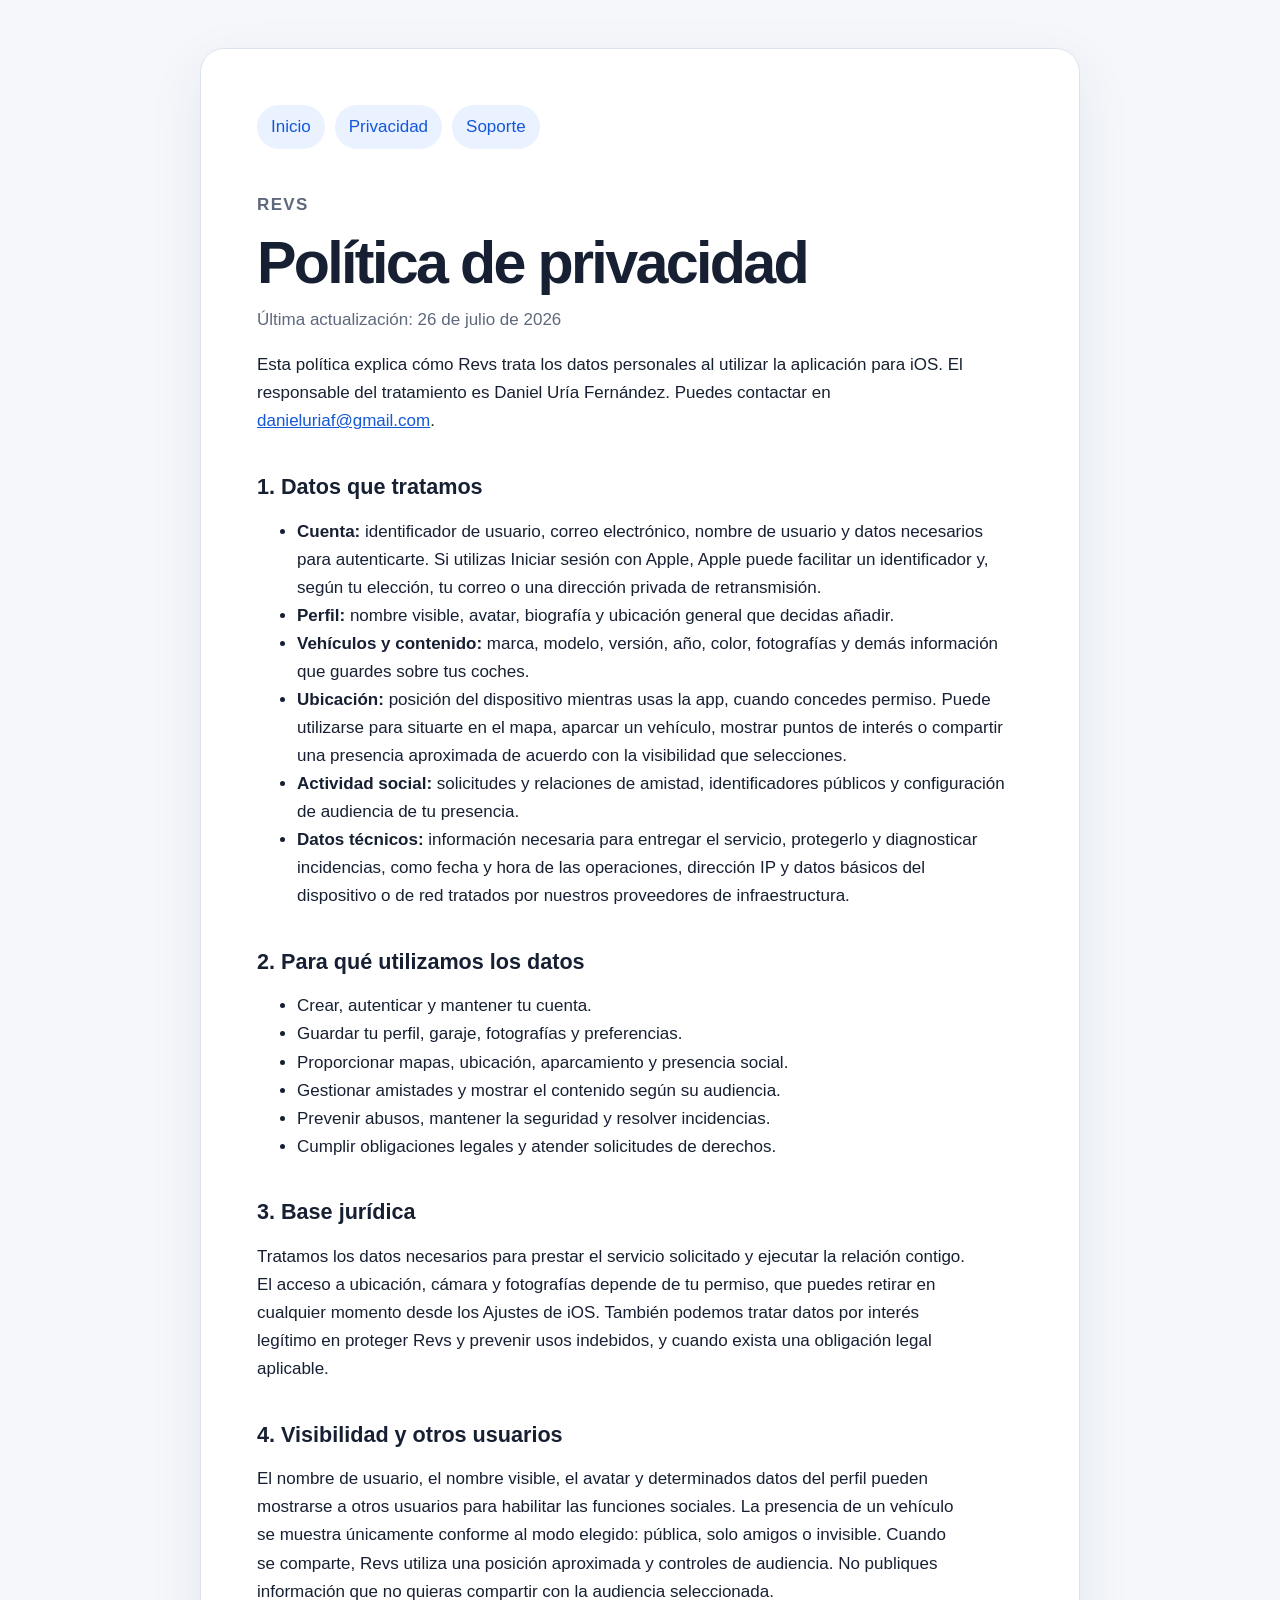
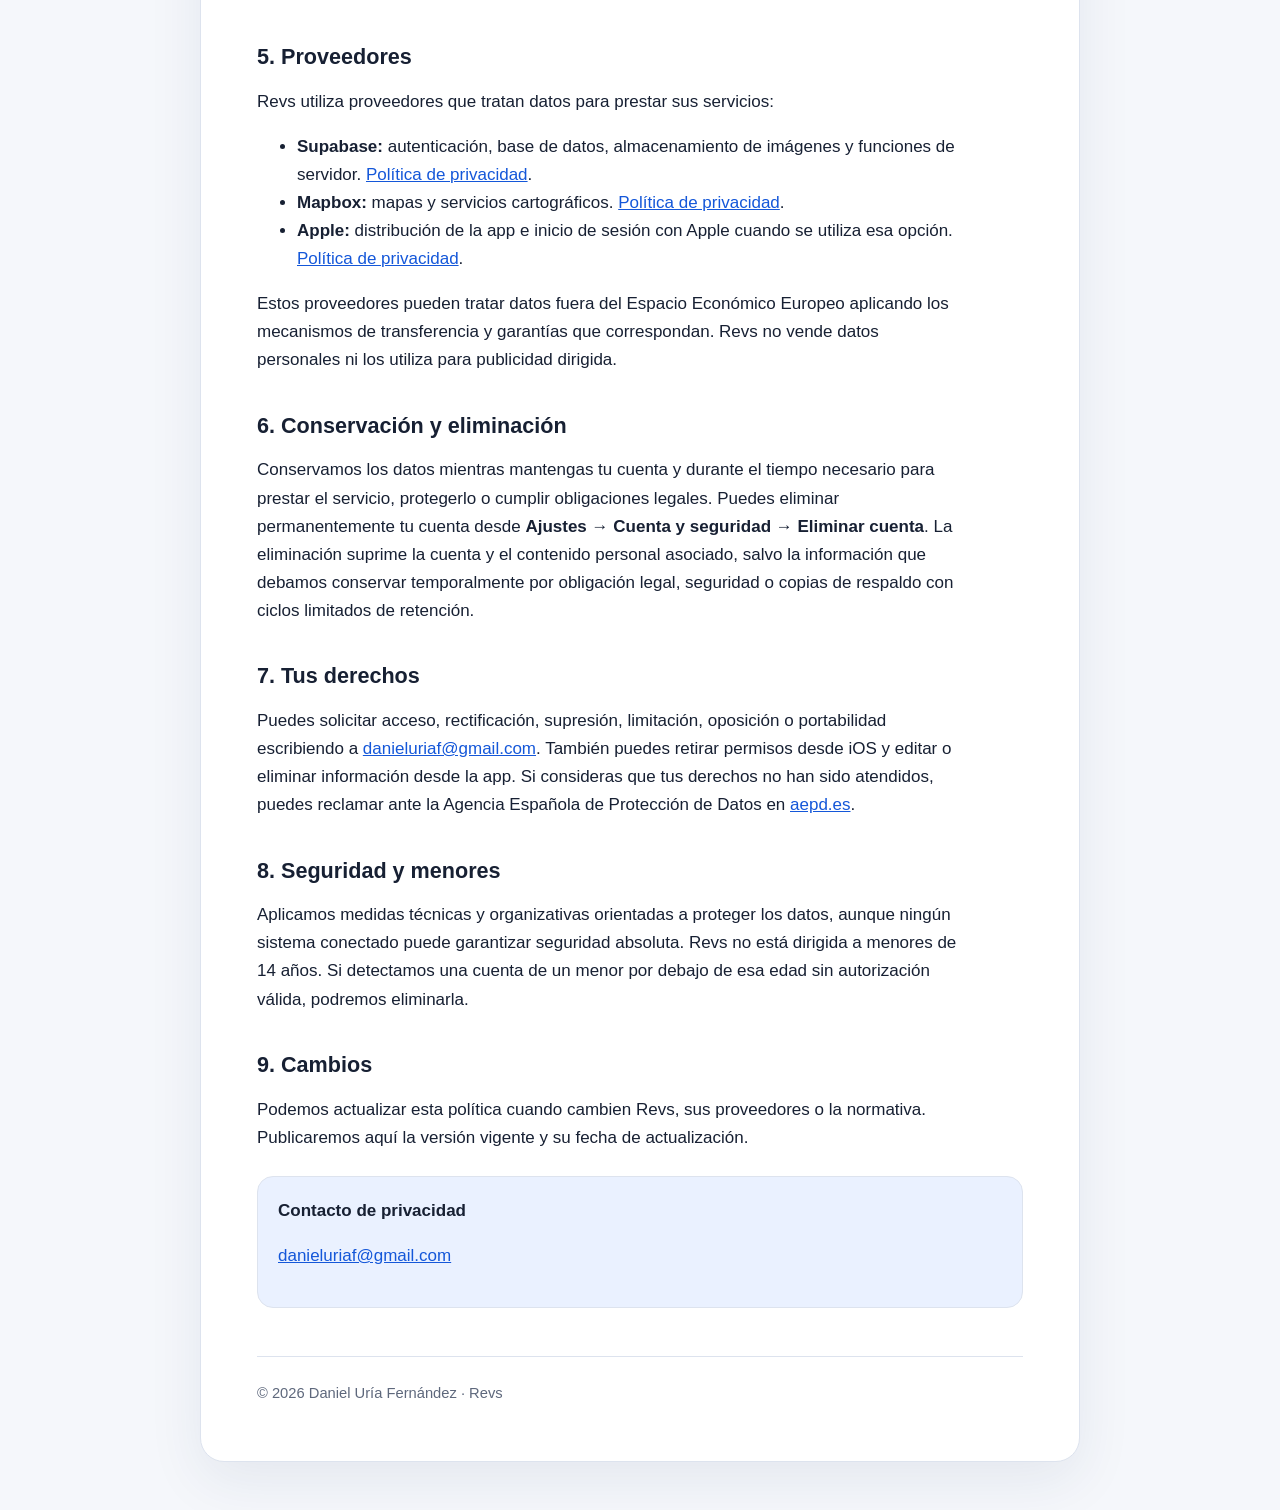
==== privacy.html @ dc8a6149 "﻿Publish Revs privacy and support site" ====
<!doctype html>
<html lang="es">
  <head>
    <meta charset="utf-8">
    <meta name="viewport" content="width=device-width, initial-scale=1">
    <meta name="description" content="Política de privacidad de la aplicación Revs.">
    <title>Política de privacidad · Revs</title>
    <link rel="stylesheet" href="revs-legal.css">
  </head>
  <body>
    <main>
      <nav aria-label="Navegación principal">
        <a href="./">Inicio</a>
        <a href="privacy.html" aria-current="page">Privacidad</a>
        <a href="support.html">Soporte</a>
      </nav>

      <p class="eyebrow">Revs</p>
      <h1>Política de privacidad</h1>
      <p class="updated">Última actualización: 26 de julio de 2026</p>

      <p>
        Esta política explica cómo Revs trata los datos personales al utilizar
        la aplicación para iOS. El responsable del tratamiento es Daniel Uría
        Fernández. Puedes contactar en
        <a href="mailto:danieluriaf@gmail.com">danieluriaf@gmail.com</a>.
      </p>

      <h2>1. Datos que tratamos</h2>
      <ul>
        <li>
          <strong>Cuenta:</strong> identificador de usuario, correo electrónico,
          nombre de usuario y datos necesarios para autenticarte. Si utilizas
          Iniciar sesión con Apple, Apple puede facilitar un identificador y, según
          tu elección, tu correo o una dirección privada de retransmisión.
        </li>
        <li>
          <strong>Perfil:</strong> nombre visible, avatar, biografía y ubicación
          general que decidas añadir.
        </li>
        <li>
          <strong>Vehículos y contenido:</strong> marca, modelo, versión, año,
          color, fotografías y demás información que guardes sobre tus coches.
        </li>
        <li>
          <strong>Ubicación:</strong> posición del dispositivo mientras usas la
          app, cuando concedes permiso. Puede utilizarse para situarte en el mapa,
          aparcar un vehículo, mostrar puntos de interés o compartir una presencia
          aproximada de acuerdo con la visibilidad que selecciones.
        </li>
        <li>
          <strong>Actividad social:</strong> solicitudes y relaciones de amistad,
          identificadores públicos y configuración de audiencia de tu presencia.
        </li>
        <li>
          <strong>Datos técnicos:</strong> información necesaria para entregar el
          servicio, protegerlo y diagnosticar incidencias, como fecha y hora de las
          operaciones, dirección IP y datos básicos del dispositivo o de red
          tratados por nuestros proveedores de infraestructura.
        </li>
      </ul>

      <h2>2. Para qué utilizamos los datos</h2>
      <ul>
        <li>Crear, autenticar y mantener tu cuenta.</li>
        <li>Guardar tu perfil, garaje, fotografías y preferencias.</li>
        <li>Proporcionar mapas, ubicación, aparcamiento y presencia social.</li>
        <li>Gestionar amistades y mostrar el contenido según su audiencia.</li>
        <li>Prevenir abusos, mantener la seguridad y resolver incidencias.</li>
        <li>Cumplir obligaciones legales y atender solicitudes de derechos.</li>
      </ul>

      <h2>3. Base jurídica</h2>
      <p>
        Tratamos los datos necesarios para prestar el servicio solicitado y
        ejecutar la relación contigo. El acceso a ubicación, cámara y fotografías
        depende de tu permiso, que puedes retirar en cualquier momento desde los
        Ajustes de iOS. También podemos tratar datos por interés legítimo en
        proteger Revs y prevenir usos indebidos, y cuando exista una obligación
        legal aplicable.
      </p>

      <h2>4. Visibilidad y otros usuarios</h2>
      <p>
        El nombre de usuario, el nombre visible, el avatar y determinados datos del
        perfil pueden mostrarse a otros usuarios para habilitar las funciones
        sociales. La presencia de un vehículo se muestra únicamente conforme al
        modo elegido: pública, solo amigos o invisible. Cuando se comparte, Revs
        utiliza una posición aproximada y controles de audiencia. No publiques
        información que no quieras compartir con la audiencia seleccionada.
      </p>

      <h2>5. Proveedores</h2>
      <p>Revs utiliza proveedores que tratan datos para prestar sus servicios:</p>
      <ul>
        <li>
          <strong>Supabase:</strong> autenticación, base de datos, almacenamiento
          de imágenes y funciones de servidor.
          <a href="https://supabase.com/privacy" rel="noreferrer">Política de privacidad</a>.
        </li>
        <li>
          <strong>Mapbox:</strong> mapas y servicios cartográficos.
          <a href="https://www.mapbox.com/legal/privacy" rel="noreferrer">Política de privacidad</a>.
        </li>
        <li>
          <strong>Apple:</strong> distribución de la app e inicio de sesión con
          Apple cuando se utiliza esa opción.
          <a href="https://www.apple.com/legal/privacy/" rel="noreferrer">Política de privacidad</a>.
        </li>
      </ul>
      <p>
        Estos proveedores pueden tratar datos fuera del Espacio Económico Europeo
        aplicando los mecanismos de transferencia y garantías que correspondan.
        Revs no vende datos personales ni los utiliza para publicidad dirigida.
      </p>

      <h2>6. Conservación y eliminación</h2>
      <p>
        Conservamos los datos mientras mantengas tu cuenta y durante el tiempo
        necesario para prestar el servicio, protegerlo o cumplir obligaciones
        legales. Puedes eliminar permanentemente tu cuenta desde
        <strong>Ajustes → Cuenta y seguridad → Eliminar cuenta</strong>. La
        eliminación suprime la cuenta y el contenido personal asociado, salvo la
        información que debamos conservar temporalmente por obligación legal,
        seguridad o copias de respaldo con ciclos limitados de retención.
      </p>

      <h2>7. Tus derechos</h2>
      <p>
        Puedes solicitar acceso, rectificación, supresión, limitación, oposición o
        portabilidad escribiendo a
        <a href="mailto:danieluriaf@gmail.com">danieluriaf@gmail.com</a>. También
        puedes retirar permisos desde iOS y editar o eliminar información desde la
        app. Si consideras que tus derechos no han sido atendidos, puedes reclamar
        ante la Agencia Española de Protección de Datos en
        <a href="https://www.aepd.es" rel="noreferrer">aepd.es</a>.
      </p>

      <h2>8. Seguridad y menores</h2>
      <p>
        Aplicamos medidas técnicas y organizativas orientadas a proteger los datos,
        aunque ningún sistema conectado puede garantizar seguridad absoluta. Revs
        no está dirigida a menores de 14 años. Si detectamos una cuenta de un menor
        por debajo de esa edad sin autorización válida, podremos eliminarla.
      </p>

      <h2>9. Cambios</h2>
      <p>
        Podemos actualizar esta política cuando cambien Revs, sus proveedores o la
        normativa. Publicaremos aquí la versión vigente y su fecha de actualización.
      </p>

      <div class="card">
        <strong>Contacto de privacidad</strong>
        <p><a href="mailto:danieluriaf@gmail.com">danieluriaf@gmail.com</a></p>
      </div>

      <footer>© 2026 Daniel Uría Fernández · Revs</footer>
    </main>
  </body>
</html>
---- revs-legal.css ----
:root {
  color-scheme: light dark;
  --background: #f5f7fb;
  --surface: #ffffff;
  --text: #172033;
  --muted: #5e687c;
  --border: #dde3ee;
  --accent: #1457d9;
  --accent-soft: #eaf1ff;
}

@media (prefers-color-scheme: dark) {
  :root {
    --background: #0d111b;
    --surface: #151b27;
    --text: #eef2fb;
    --muted: #aeb8cc;
    --border: #2a3447;
    --accent: #79a7ff;
    --accent-soft: #17294b;
  }
}

* {
  box-sizing: border-box;
}

body {
  margin: 0;
  background: var(--background);
  color: var(--text);
  font-family: -apple-system, BlinkMacSystemFont, "Segoe UI", sans-serif;
  font-size: 17px;
  line-height: 1.65;
}

main {
  width: min(880px, calc(100% - 32px));
  margin: 48px auto;
  padding: clamp(24px, 5vw, 56px);
  background: var(--surface);
  border: 1px solid var(--border);
  border-radius: 24px;
  box-shadow: 0 18px 55px rgb(25 45 85 / 8%);
}

nav {
  display: flex;
  flex-wrap: wrap;
  gap: 10px;
  margin-bottom: 42px;
}

nav a {
  padding: 8px 14px;
  border-radius: 999px;
  background: var(--accent-soft);
  text-decoration: none;
}

h1,
h2 {
  line-height: 1.2;
}

h1 {
  margin: 0 0 8px;
  font-size: clamp(2.15rem, 7vw, 3.7rem);
  letter-spacing: -0.045em;
}

h2 {
  margin-top: 2.4rem;
  font-size: 1.35rem;
}

p,
li {
  max-width: 75ch;
}

.eyebrow,
.updated,
footer {
  color: var(--muted);
}

.eyebrow {
  margin: 0 0 8px;
  font-weight: 700;
  letter-spacing: 0.08em;
  text-transform: uppercase;
}

.updated {
  margin-top: 0;
}

.card {
  margin: 24px 0;
  padding: 20px;
  border: 1px solid var(--border);
  border-radius: 16px;
  background: var(--accent-soft);
}

a {
  color: var(--accent);
}

footer {
  margin-top: 48px;
  padding-top: 24px;
  border-top: 1px solid var(--border);
  font-size: 0.92rem;
}

@media (max-width: 600px) {
  main {
    width: 100%;
    margin: 0;
    border: 0;
    border-radius: 0;
  }
}
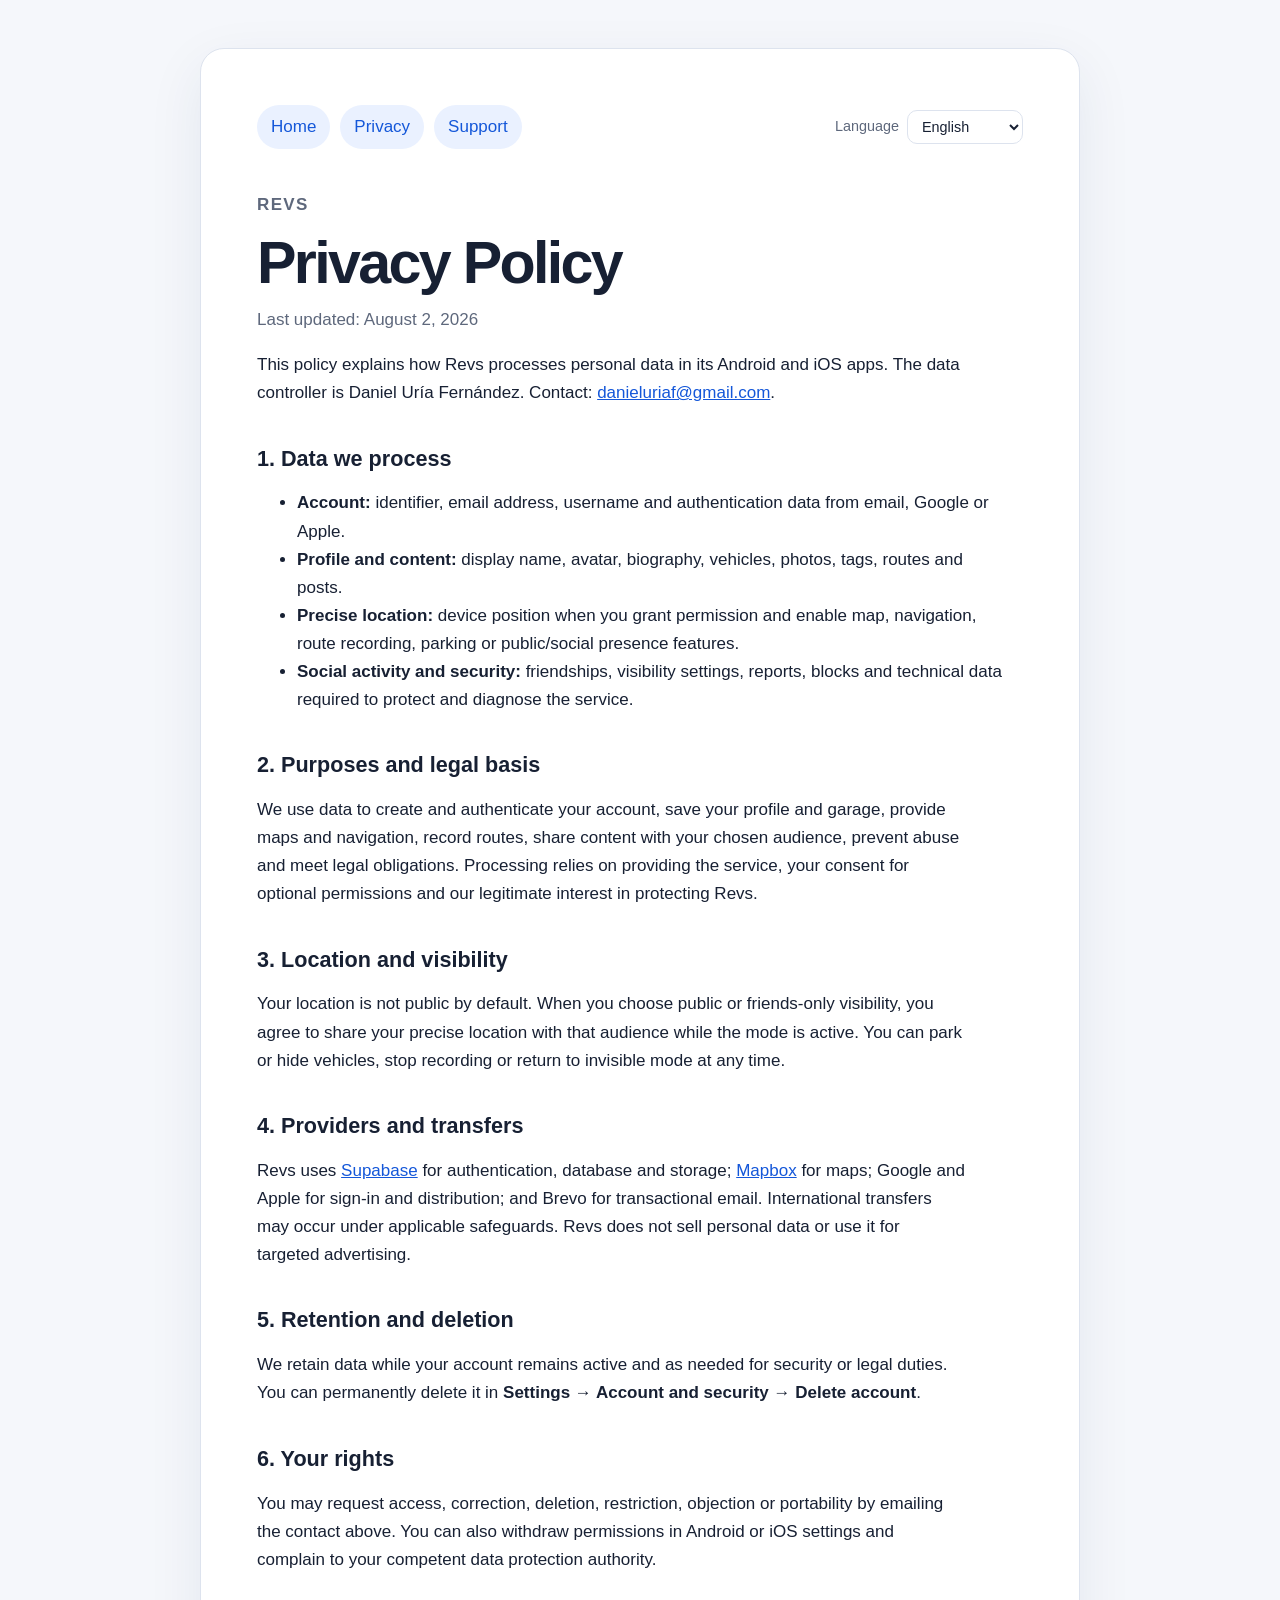
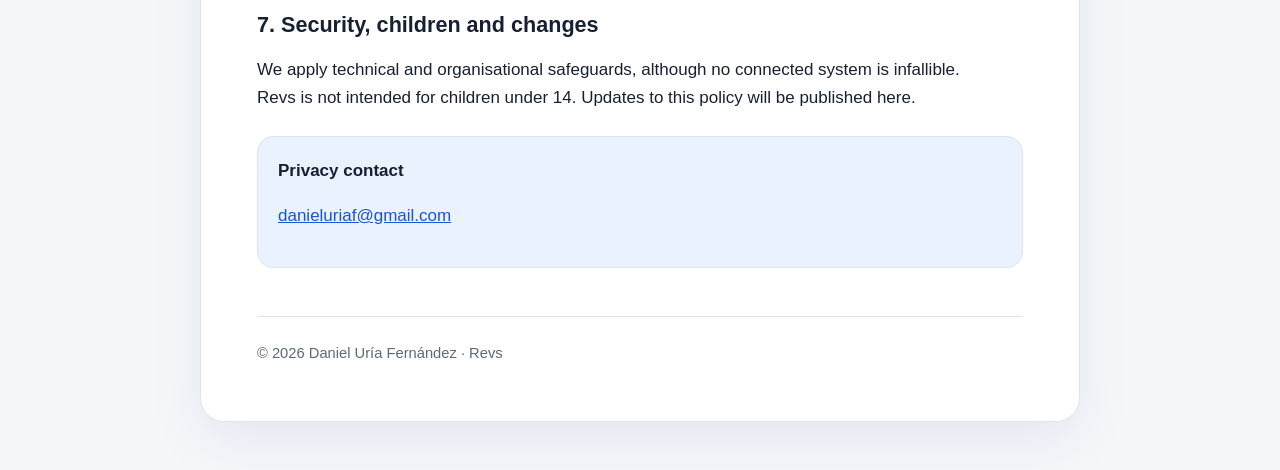
==== commit b817cd4b: "Localize Revs legal pages" ====
--- a/privacy.html
+++ b/privacy.html
@@ -7,155 +7,24 @@
     <title>Política de privacidad · Revs</title>
     <link rel="stylesheet" href="revs-legal.css">
   </head>
-  <body>
+  <body data-legal-page="privacy">
     <main>
       <nav aria-label="Navegación principal">
-        <a href="./">Inicio</a>
-        <a href="privacy.html" aria-current="page">Privacidad</a>
-        <a href="support.html">Soporte</a>
+        <a href="./" data-nav="home">Inicio</a>
+        <a href="privacy.html" data-nav="privacy" aria-current="page">Privacidad</a>
+        <a href="support.html" data-nav="support">Soporte</a>
+        <label class="language-picker">
+          <span data-language-label>Idioma</span>
+          <select data-language-select aria-label="Idioma"></select>
+        </label>
       </nav>
-
       <p class="eyebrow">Revs</p>
-      <h1>Política de privacidad</h1>
-      <p class="updated">Última actualización: 26 de julio de 2026</p>
-
-      <p>
-        Esta política explica cómo Revs trata los datos personales al utilizar
-        la aplicación para iOS. El responsable del tratamiento es Daniel Uría
-        Fernández. Puedes contactar en
-        <a href="mailto:danieluriaf@gmail.com">danieluriaf@gmail.com</a>.
-      </p>
-
-      <h2>1. Datos que tratamos</h2>
-      <ul>
-        <li>
-          <strong>Cuenta:</strong> identificador de usuario, correo electrónico,
-          nombre de usuario y datos necesarios para autenticarte. Si utilizas
-          Iniciar sesión con Apple, Apple puede facilitar un identificador y, según
-          tu elección, tu correo o una dirección privada de retransmisión.
-        </li>
-        <li>
-          <strong>Perfil:</strong> nombre visible, avatar, biografía y ubicación
-          general que decidas añadir.
-        </li>
-        <li>
-          <strong>Vehículos y contenido:</strong> marca, modelo, versión, año,
-          color, fotografías y demás información que guardes sobre tus coches.
-        </li>
-        <li>
-          <strong>Ubicación:</strong> posición del dispositivo mientras usas la
-          app, cuando concedes permiso. Puede utilizarse para situarte en el mapa,
-          aparcar un vehículo, mostrar puntos de interés o compartir una presencia
-          aproximada de acuerdo con la visibilidad que selecciones.
-        </li>
-        <li>
-          <strong>Actividad social:</strong> solicitudes y relaciones de amistad,
-          identificadores públicos y configuración de audiencia de tu presencia.
-        </li>
-        <li>
-          <strong>Datos técnicos:</strong> información necesaria para entregar el
-          servicio, protegerlo y diagnosticar incidencias, como fecha y hora de las
-          operaciones, dirección IP y datos básicos del dispositivo o de red
-          tratados por nuestros proveedores de infraestructura.
-        </li>
-      </ul>
-
-      <h2>2. Para qué utilizamos los datos</h2>
-      <ul>
-        <li>Crear, autenticar y mantener tu cuenta.</li>
-        <li>Guardar tu perfil, garaje, fotografías y preferencias.</li>
-        <li>Proporcionar mapas, ubicación, aparcamiento y presencia social.</li>
-        <li>Gestionar amistades y mostrar el contenido según su audiencia.</li>
-        <li>Prevenir abusos, mantener la seguridad y resolver incidencias.</li>
-        <li>Cumplir obligaciones legales y atender solicitudes de derechos.</li>
-      </ul>
-
-      <h2>3. Base jurídica</h2>
-      <p>
-        Tratamos los datos necesarios para prestar el servicio solicitado y
-        ejecutar la relación contigo. El acceso a ubicación, cámara y fotografías
-        depende de tu permiso, que puedes retirar en cualquier momento desde los
-        Ajustes de iOS. También podemos tratar datos por interés legítimo en
-        proteger Revs y prevenir usos indebidos, y cuando exista una obligación
-        legal aplicable.
-      </p>
-
-      <h2>4. Visibilidad y otros usuarios</h2>
-      <p>
-        El nombre de usuario, el nombre visible, el avatar y determinados datos del
-        perfil pueden mostrarse a otros usuarios para habilitar las funciones
-        sociales. La presencia de un vehículo se muestra únicamente conforme al
-        modo elegido: pública, solo amigos o invisible. Cuando se comparte, Revs
-        utiliza una posición aproximada y controles de audiencia. No publiques
-        información que no quieras compartir con la audiencia seleccionada.
-      </p>
-
-      <h2>5. Proveedores</h2>
-      <p>Revs utiliza proveedores que tratan datos para prestar sus servicios:</p>
-      <ul>
-        <li>
-          <strong>Supabase:</strong> autenticación, base de datos, almacenamiento
-          de imágenes y funciones de servidor.
-          <a href="https://supabase.com/privacy" rel="noreferrer">Política de privacidad</a>.
-        </li>
-        <li>
-          <strong>Mapbox:</strong> mapas y servicios cartográficos.
-          <a href="https://www.mapbox.com/legal/privacy" rel="noreferrer">Política de privacidad</a>.
-        </li>
-        <li>
-          <strong>Apple:</strong> distribución de la app e inicio de sesión con
-          Apple cuando se utiliza esa opción.
-          <a href="https://www.apple.com/legal/privacy/" rel="noreferrer">Política de privacidad</a>.
-        </li>
-      </ul>
-      <p>
-        Estos proveedores pueden tratar datos fuera del Espacio Económico Europeo
-        aplicando los mecanismos de transferencia y garantías que correspondan.
-        Revs no vende datos personales ni los utiliza para publicidad dirigida.
-      </p>
-
-      <h2>6. Conservación y eliminación</h2>
-      <p>
-        Conservamos los datos mientras mantengas tu cuenta y durante el tiempo
-        necesario para prestar el servicio, protegerlo o cumplir obligaciones
-        legales. Puedes eliminar permanentemente tu cuenta desde
-        <strong>Ajustes → Cuenta y seguridad → Eliminar cuenta</strong>. La
-        eliminación suprime la cuenta y el contenido personal asociado, salvo la
-        información que debamos conservar temporalmente por obligación legal,
-        seguridad o copias de respaldo con ciclos limitados de retención.
-      </p>
-
-      <h2>7. Tus derechos</h2>
-      <p>
-        Puedes solicitar acceso, rectificación, supresión, limitación, oposición o
-        portabilidad escribiendo a
-        <a href="mailto:danieluriaf@gmail.com">danieluriaf@gmail.com</a>. También
-        puedes retirar permisos desde iOS y editar o eliminar información desde la
-        app. Si consideras que tus derechos no han sido atendidos, puedes reclamar
-        ante la Agencia Española de Protección de Datos en
-        <a href="https://www.aepd.es" rel="noreferrer">aepd.es</a>.
-      </p>
-
-      <h2>8. Seguridad y menores</h2>
-      <p>
-        Aplicamos medidas técnicas y organizativas orientadas a proteger los datos,
-        aunque ningún sistema conectado puede garantizar seguridad absoluta. Revs
-        no está dirigida a menores de 14 años. Si detectamos una cuenta de un menor
-        por debajo de esa edad sin autorización válida, podremos eliminarla.
-      </p>
-
-      <h2>9. Cambios</h2>
-      <p>
-        Podemos actualizar esta política cuando cambien Revs, sus proveedores o la
-        normativa. Publicaremos aquí la versión vigente y su fecha de actualización.
-      </p>
-
-      <div class="card">
-        <strong>Contacto de privacidad</strong>
-        <p><a href="mailto:danieluriaf@gmail.com">danieluriaf@gmail.com</a></p>
-      </div>
-
-      <footer>© 2026 Daniel Uría Fernández · Revs</footer>
+      <article data-legal-content>
+        <h1>Política de privacidad</h1>
+        <p>Cargando la política en tu idioma…</p>
+      </article>
+      <footer data-legal-footer>© 2026 Daniel Uría Fernández · Revs</footer>
     </main>
+    <script src="legal-i18n.js"></script>
   </body>
 </html>
--- a/revs-legal.css
+++ b/revs-legal.css
@@ -46,6 +46,7 @@
 
 nav {
   display: flex;
+  align-items: center;
   flex-wrap: wrap;
   gap: 10px;
   margin-bottom: 42px;
@@ -108,6 +109,52 @@
   color: var(--accent);
 }
 
+.language-picker {
+  display: inline-flex;
+  align-items: center;
+  gap: 8px;
+  margin-left: auto;
+  color: var(--muted);
+  font-size: 0.9rem;
+}
+
+.language-picker select {
+  border: 1px solid var(--border);
+  border-radius: 10px;
+  background: var(--surface);
+  color: var(--text);
+  padding: 7px 10px;
+  font: inherit;
+}
+
+.recovery-shell {
+  max-width: 680px;
+}
+
+.recovery-card {
+  display: grid;
+  gap: 14px;
+}
+
+.primary-action {
+  display: inline-flex;
+  width: fit-content;
+  min-height: 48px;
+  align-items: center;
+  justify-content: center;
+  padding: 10px 20px;
+  border-radius: 999px;
+  background: var(--accent);
+  color: #ffffff;
+  font-weight: 700;
+  text-decoration: none;
+}
+
+.primary-action:focus-visible {
+  outline: 3px solid var(--accent);
+  outline-offset: 3px;
+}
+
 footer {
   margin-top: 48px;
   padding-top: 24px;
@@ -116,6 +163,11 @@
 }
 
 @media (max-width: 600px) {
+  .language-picker {
+    width: 100%;
+    margin-left: 0;
+  }
+
   main {
     width: 100%;
     margin: 0;
